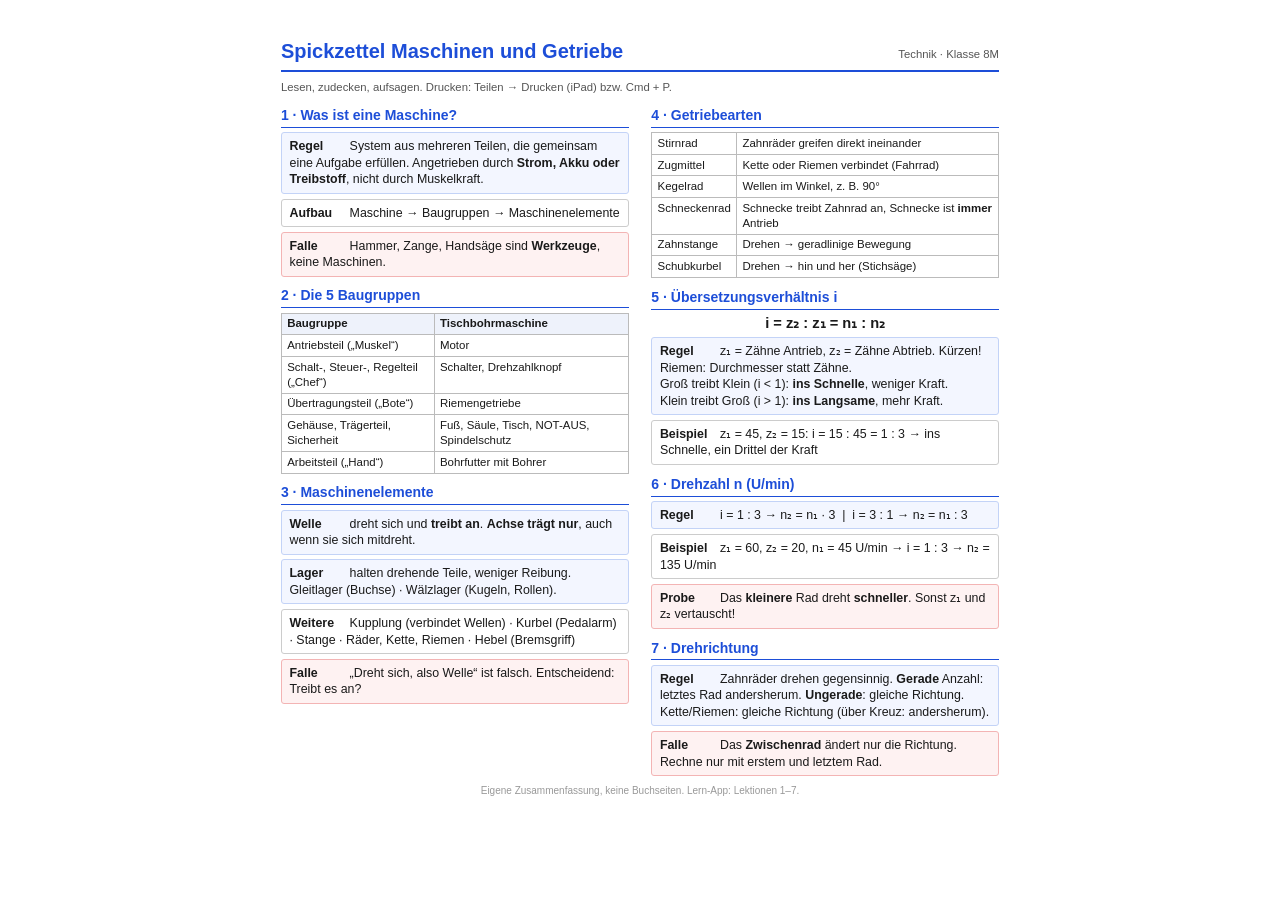
==== pdf/spickzettel.html @ 316d96e5 "Lern-App Technik 8M: Maschinen und Getriebe Co-Authored-By: Claude Opus 5.5 <noreply@anthropic.com>" ====
<!DOCTYPE html>
<html lang="de">
<head>
<meta charset="UTF-8">
<meta name="viewport" content="width=device-width, initial-scale=1.0">
<title>Spickzettel – Maschinen und Getriebe</title>
<style>
  /* Genau 1 Seite A4, zweispaltig. Prüfen: tools/druck_check.sh */
  @page { size: A4; margin: 9mm 10mm; }
  * { box-sizing: border-box; }
  body { font-family: "Helvetica Neue", Arial, sans-serif; color: #1a1a1a; font-size: 9.3pt; line-height: 1.33; margin: 0; }
  .kopf { display: flex; justify-content: space-between; align-items: baseline; border-bottom: 2.5px solid #1d4ed8; padding-bottom: 1.5mm; margin-bottom: 2mm; }
  .kopf h1 { font-size: 15pt; color: #1d4ed8; margin: 0; }
  .kopf .meta { font-size: 8.5pt; color: #555; text-align: right; }
  .intro { font-size: 8.5pt; color: #555; margin: 0 0 3mm; }
  .cols { column-count: 2; column-gap: 6mm; }
  .thema { break-inside: avoid; margin-bottom: 2.6mm; }
  h2 { font-size: 10.5pt; color: #1d4ed8; margin: 0 0 1.2mm; border-bottom: 1.2px solid #1d4ed8; padding-bottom: 0.6mm; }
  .box { border: 0.6px solid #ccc; border-radius: 3px; padding: 1.3mm 2mm; margin: 0 0 1.3mm; }
  .regel { background: #f3f6ff; border-color: #c3d3f7; }
  .beispiel { background: #fff; }
  .falle { background: #fef2f2; border-color: #f3b4b4; }
  .box b.lbl { display: inline-block; min-width: 15mm; }
  table { width: 100%; border-collapse: collapse; font-size: 8.6pt; }
  th, td { border: 0.5px solid #bbb; padding: 0.7mm 1.4mm; text-align: left; vertical-align: top; }
  th { background: #eef2fb; }
  .formel { text-align: center; font-weight: 700; font-size: 11pt; margin: 1mm 0; }
  .fuss { margin-top: 2mm; font-size: 7.5pt; color: #999; text-align: center; }
  @media screen { body { max-width: 210mm; margin: 0 auto; padding: 10mm; } }
</style>
</head>
<body>
<div class="kopf">
  <h1>Spickzettel Maschinen und Getriebe</h1>
  <div class="meta">Technik · Klasse 8M</div>
</div>
<p class="intro">Lesen, zudecken, aufsagen. Drucken: Teilen → Drucken (iPad) bzw. Cmd + P.</p>

<div class="cols">
  <div class="thema">
    <h2>1 · Was ist eine Maschine?</h2>
    <div class="box regel"><b class="lbl">Regel</b> System aus mehreren Teilen, die gemeinsam eine Aufgabe erfüllen. Angetrieben durch <strong>Strom, Akku oder Treibstoff</strong>, nicht durch Muskelkraft.</div>
    <div class="box beispiel"><b class="lbl">Aufbau</b> Maschine → Baugruppen → Maschinenelemente</div>
    <div class="box falle"><b class="lbl">Falle</b> Hammer, Zange, Handsäge sind <strong>Werkzeuge</strong>, keine Maschinen.</div>
  </div>
  <div class="thema">
    <h2>2 · Die 5 Baugruppen</h2>
    <table>
      <tr><th>Baugruppe</th><th>Tischbohrmaschine</th></tr>
      <tr><td>Antriebsteil („Muskel“)</td><td>Motor</td></tr>
      <tr><td>Schalt-, Steuer-, Regelteil („Chef“)</td><td>Schalter, Drehzahlknopf</td></tr>
      <tr><td>Übertragungsteil („Bote“)</td><td>Riemengetriebe</td></tr>
      <tr><td>Gehäuse, Trägerteil, Sicherheit</td><td>Fuß, Säule, Tisch, NOT-AUS, Spindelschutz</td></tr>
      <tr><td>Arbeitsteil („Hand“)</td><td>Bohrfutter mit Bohrer</td></tr>
    </table>
  </div>
  <div class="thema">
    <h2>3 · Maschinenelemente</h2>
    <div class="box regel"><b class="lbl">Welle</b> dreht sich und <strong>treibt an</strong>. <b>Achse</b> <strong>trägt nur</strong>, auch wenn sie sich mitdreht.</div>
    <div class="box regel"><b class="lbl">Lager</b> halten drehende Teile, weniger Reibung. Gleitlager (Buchse) · Wälzlager (Kugeln, Rollen).</div>
    <div class="box beispiel"><b class="lbl">Weitere</b> Kupplung (verbindet Wellen) · Kurbel (Pedalarm) · Stange · Räder, Kette, Riemen · Hebel (Bremsgriff)</div>
    <div class="box falle"><b class="lbl">Falle</b> „Dreht sich, also Welle“ ist falsch. Entscheidend: Treibt es an?</div>
  </div>
  <div class="thema">
    <h2>4 · Getriebearten</h2>
    <table>
      <tr><td>Stirnrad</td><td>Zahnräder greifen direkt ineinander</td></tr>
      <tr><td>Zugmittel</td><td>Kette oder Riemen verbindet (Fahrrad)</td></tr>
      <tr><td>Kegelrad</td><td>Wellen im Winkel, z. B. 90°</td></tr>
      <tr><td>Schneckenrad</td><td>Schnecke treibt Zahnrad an, Schnecke ist <strong>immer</strong> Antrieb</td></tr>
      <tr><td>Zahnstange</td><td>Drehen → geradlinige Bewegung</td></tr>
      <tr><td>Schubkurbel</td><td>Drehen → hin und her (Stichsäge)</td></tr>
    </table>
  </div>
  <div class="thema">
    <h2>5 · Übersetzungsverhältnis i</h2>
    <p class="formel">i = z₂ : z₁ = n₁ : n₂</p>
    <div class="box regel"><b class="lbl">Regel</b> z₁ = Zähne Antrieb, z₂ = Zähne Abtrieb. Kürzen! Riemen: Durchmesser statt Zähne.<br>
      Groß treibt Klein (i &lt; 1): <strong>ins Schnelle</strong>, weniger Kraft.<br>
      Klein treibt Groß (i &gt; 1): <strong>ins Langsame</strong>, mehr Kraft.</div>
    <div class="box beispiel"><b class="lbl">Beispiel</b> z₁ = 45, z₂ = 15: i = 15 : 45 = 1 : 3 → ins Schnelle, ein Drittel der Kraft</div>
  </div>
  <div class="thema">
    <h2>6 · Drehzahl n (U/min)</h2>
    <div class="box regel"><b class="lbl">Regel</b> i = 1 : 3 → n₂ = n₁ · 3 &nbsp;|&nbsp; i = 3 : 1 → n₂ = n₁ : 3</div>
    <div class="box beispiel"><b class="lbl">Beispiel</b> z₁ = 60, z₂ = 20, n₁ = 45 U/min → i = 1 : 3 → n₂ = 135 U/min</div>
    <div class="box falle"><b class="lbl">Probe</b> Das <strong>kleinere</strong> Rad dreht <strong>schneller</strong>. Sonst z₁ und z₂ vertauscht!</div>
  </div>
  <div class="thema">
    <h2>7 · Drehrichtung</h2>
    <div class="box regel"><b class="lbl">Regel</b> Zahnräder drehen gegensinnig. <strong>Gerade</strong> Anzahl: letztes Rad andersherum. <strong>Ungerade</strong>: gleiche Richtung. Kette/Riemen: gleiche Richtung (über Kreuz: andersherum).</div>
    <div class="box falle"><b class="lbl">Falle</b> Das <strong>Zwischenrad</strong> ändert nur die Richtung. Rechne nur mit erstem und letztem Rad.</div>
  </div>
</div>
<p class="fuss">Eigene Zusammenfassung, keine Buchseiten. Lern-App: Lektionen 1–7.</p>
</body>
</html>
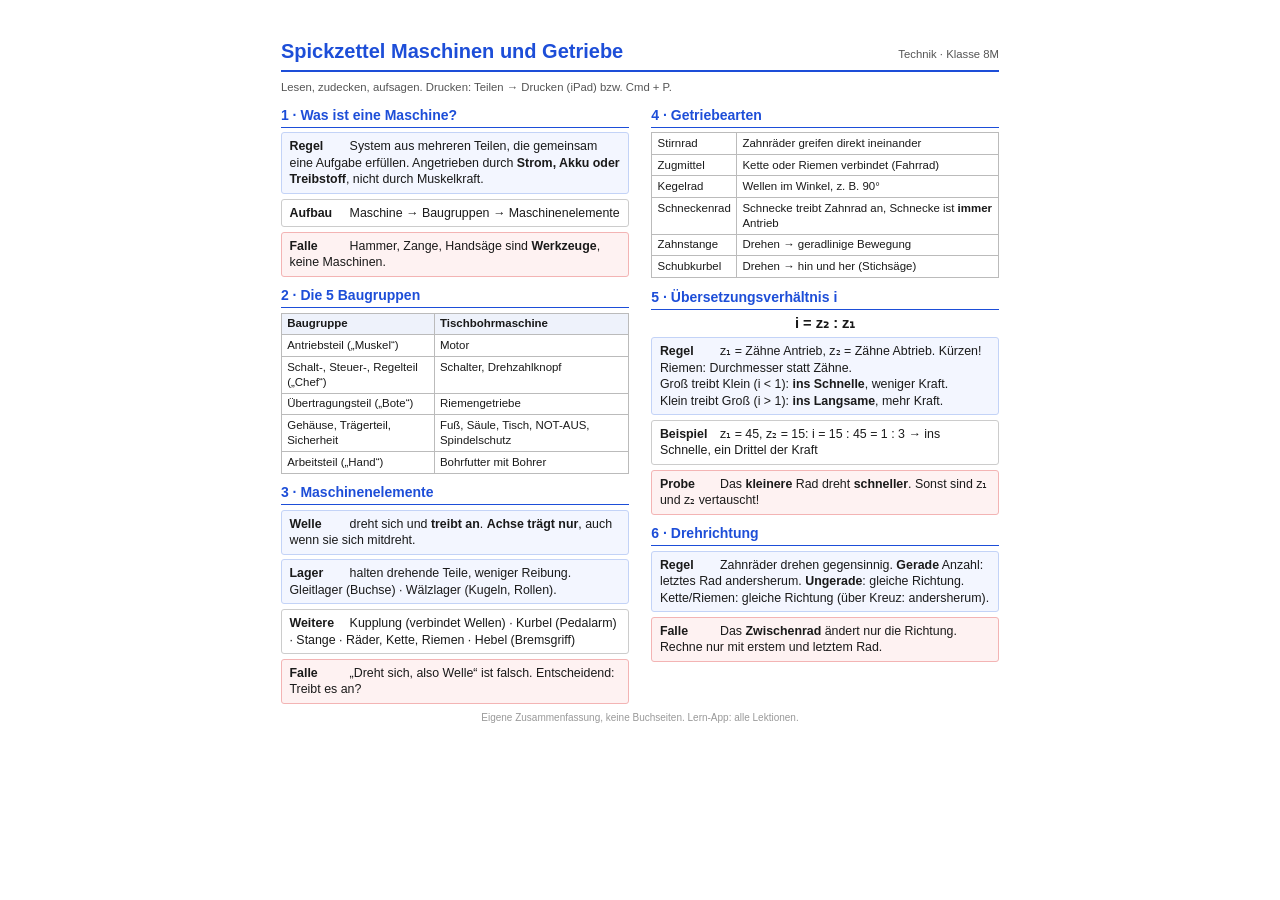
==== commit cdcf5add: "Lektion Drehzahl berechnen entfernt (nicht testrelevant) Co-Authored-By: Claude Opus 5.5 <noreply@an" ====
--- a/pdf/spickzettel.html
+++ b/pdf/spickzettel.html
@@ -74,24 +74,19 @@
   </div>
   <div class="thema">
     <h2>5 · Übersetzungsverhältnis i</h2>
-    <p class="formel">i = z₂ : z₁ = n₁ : n₂</p>
+    <p class="formel">i = z₂ : z₁</p>
     <div class="box regel"><b class="lbl">Regel</b> z₁ = Zähne Antrieb, z₂ = Zähne Abtrieb. Kürzen! Riemen: Durchmesser statt Zähne.<br>
       Groß treibt Klein (i &lt; 1): <strong>ins Schnelle</strong>, weniger Kraft.<br>
       Klein treibt Groß (i &gt; 1): <strong>ins Langsame</strong>, mehr Kraft.</div>
     <div class="box beispiel"><b class="lbl">Beispiel</b> z₁ = 45, z₂ = 15: i = 15 : 45 = 1 : 3 → ins Schnelle, ein Drittel der Kraft</div>
+    <div class="box falle"><b class="lbl">Probe</b> Das <strong>kleinere</strong> Rad dreht <strong>schneller</strong>. Sonst sind z₁ und z₂ vertauscht!</div>
   </div>
   <div class="thema">
-    <h2>6 · Drehzahl n (U/min)</h2>
-    <div class="box regel"><b class="lbl">Regel</b> i = 1 : 3 → n₂ = n₁ · 3 &nbsp;|&nbsp; i = 3 : 1 → n₂ = n₁ : 3</div>
-    <div class="box beispiel"><b class="lbl">Beispiel</b> z₁ = 60, z₂ = 20, n₁ = 45 U/min → i = 1 : 3 → n₂ = 135 U/min</div>
-    <div class="box falle"><b class="lbl">Probe</b> Das <strong>kleinere</strong> Rad dreht <strong>schneller</strong>. Sonst z₁ und z₂ vertauscht!</div>
-  </div>
-  <div class="thema">
-    <h2>7 · Drehrichtung</h2>
+    <h2>6 · Drehrichtung</h2>
     <div class="box regel"><b class="lbl">Regel</b> Zahnräder drehen gegensinnig. <strong>Gerade</strong> Anzahl: letztes Rad andersherum. <strong>Ungerade</strong>: gleiche Richtung. Kette/Riemen: gleiche Richtung (über Kreuz: andersherum).</div>
     <div class="box falle"><b class="lbl">Falle</b> Das <strong>Zwischenrad</strong> ändert nur die Richtung. Rechne nur mit erstem und letztem Rad.</div>
   </div>
 </div>
-<p class="fuss">Eigene Zusammenfassung, keine Buchseiten. Lern-App: Lektionen 1–7.</p>
+<p class="fuss">Eigene Zusammenfassung, keine Buchseiten. Lern-App: alle Lektionen.</p>
 </body>
 </html>
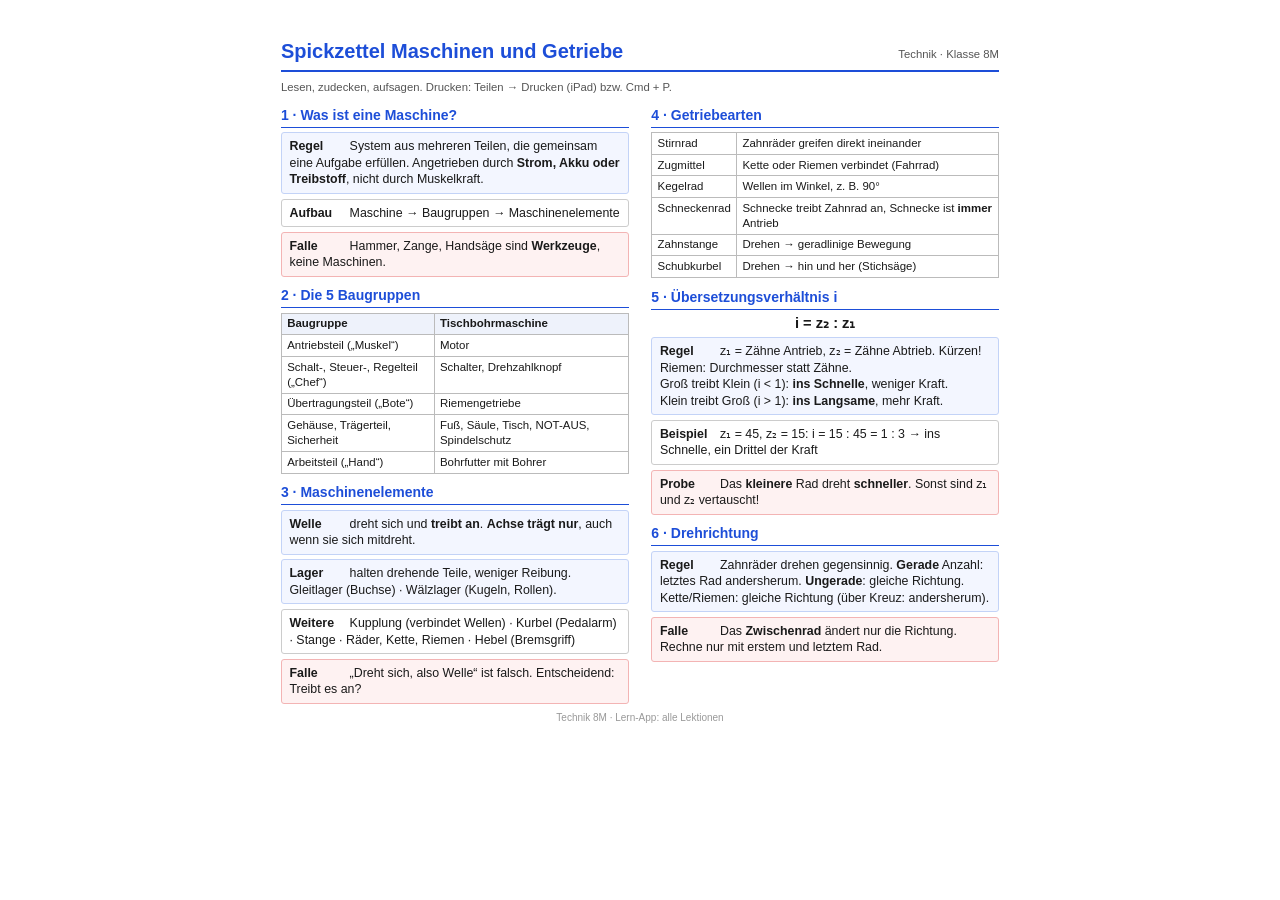
==== commit 877c52cd: "Kommentare bereinigt Co-Authored-By: Claude Opus 5.5 <noreply@anthropic.com>" ====
--- a/pdf/spickzettel.html
+++ b/pdf/spickzettel.html
@@ -87,6 +87,6 @@
     <div class="box falle"><b class="lbl">Falle</b> Das <strong>Zwischenrad</strong> ändert nur die Richtung. Rechne nur mit erstem und letztem Rad.</div>
   </div>
 </div>
-<p class="fuss">Eigene Zusammenfassung, keine Buchseiten. Lern-App: alle Lektionen.</p>
+<p class="fuss">Technik 8M · Lern-App: alle Lektionen</p>
 </body>
 </html>
